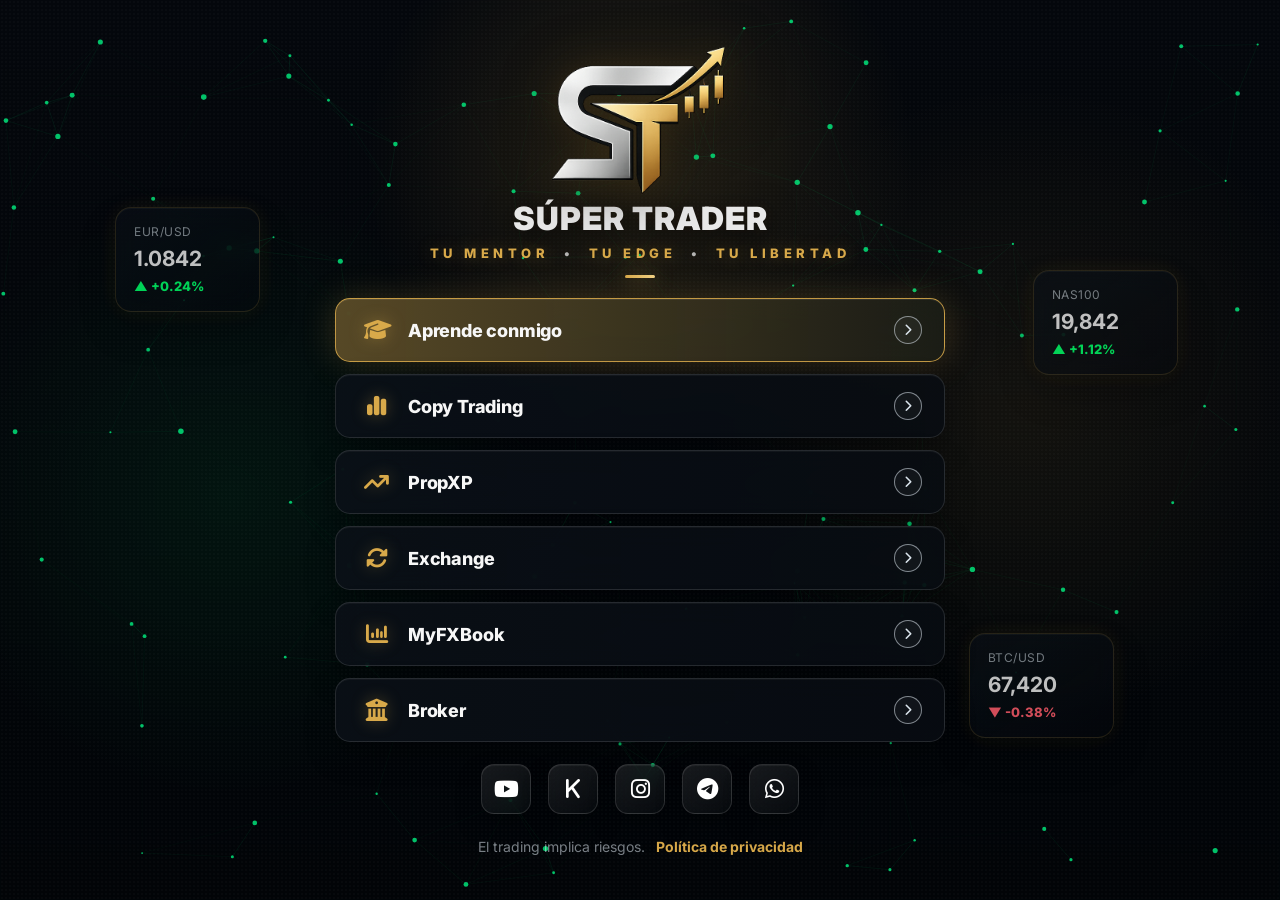
==== index.html @ 3a1bb5ba "Super trader" ====
<!DOCTYPE html>
<html lang="es">
<head>
    <meta charset="UTF-8">
    <meta name="viewport" content="width=device-width, initial-scale=1.0">
    <title>Súper Trader | Trading</title>

    <link rel="stylesheet" href="styles.css">

    <link rel="stylesheet"
          href="https://cdnjs.cloudflare.com/ajax/libs/font-awesome/6.7.2/css/all.min.css">

    <link href="https://fonts.googleapis.com/css2?family=Inter:wght@300;400;500;600;700;800;900&display=swap"
          rel="stylesheet">
</head>
<body>

    <canvas id="particles"></canvas>

    <div class="scan-line"></div>

    <div class="market-card card-eurusd">
        <span>EUR/USD</span>
        <strong>1.0842</strong>
        <small>▲ +0.24%</small>
    </div>

    <div class="market-card card-nas100">
        <span>NAS100</span>
        <strong>19,842</strong>
        <small>▲ +1.12%</small>
    </div>

    <div class="market-card card-btc">
        <span>BTC/USD</span>
        <strong>67,420</strong>
        <small>▼ -0.38%</small>
    </div>

    <div class="background-glow"></div>
    <div class="candles-bg"></div>
    <div class="noise-bg"></div>

    <main class="page">

        <section class="profile-card">

            <div class="brand-logo">
                <img src="supertrader.png" alt="Súper Trader">
            </div>

            <h1>SÚPER TRADER</h1>

            <p class="subtitle">
                TU MENTOR <span>•</span> TU EDGE <span>•</span> TU LIBERTAD
            </p>

            <div class="mini-line"></div>

            <div class="links">

                <a href="#" class="link-btn featured">
                    <div class="link-left">
                        <i class="fa-solid fa-graduation-cap"></i>
                        <span>Aprende conmigo</span>
                    </div>
                    <div class="arrow">
                        <i class="fa-solid fa-chevron-right"></i>
                    </div>
                </a>

                <a href="#" class="link-btn">
                    <div class="link-left">
                        <i class="fa-solid fa-chart-simple"></i>
                        <span>Copy Trading</span>
                    </div>
                    <div class="arrow">
                        <i class="fa-solid fa-chevron-right"></i>
                    </div>
                </a>

                <a href="#" class="link-btn">
                    <div class="link-left">
                        <i class="fa-solid fa-arrow-trend-up"></i>
                        <span>PropXP</span>
                    </div>
                    <div class="arrow">
                        <i class="fa-solid fa-chevron-right"></i>
                    </div>
                </a>

                <a href="#" class="link-btn">
                    <div class="link-left">
                        <i class="fa-solid fa-rotate"></i>
                        <span>Exchange</span>
                    </div>
                    <div class="arrow">
                        <i class="fa-solid fa-chevron-right"></i>
                    </div>
                </a>

                <a href="#" class="link-btn">
                    <div class="link-left">
                        <i class="fa-solid fa-chart-column"></i>
                        <span>MyFXBook</span>
                    </div>
                    <div class="arrow">
                        <i class="fa-solid fa-chevron-right"></i>
                    </div>
                </a>

                <a href="#" class="link-btn">
                    <div class="link-left">
                        <i class="fa-solid fa-building-columns"></i>
                        <span>Broker</span>
                    </div>
                    <div class="arrow">
                        <i class="fa-solid fa-chevron-right"></i>
                    </div>
                </a>

            </div>

            <div class="socials">

                <a href="#" aria-label="YouTube">
                    <i class="fa-brands fa-youtube"></i>
                </a>

                <a href="#" aria-label="Kick">
                    <i class="fa-solid fa-k"></i>
                </a>

                <a href="#" aria-label="Instagram">
                    <i class="fa-brands fa-instagram"></i>
                </a>

                <a href="#" aria-label="Telegram">
                    <i class="fa-brands fa-telegram"></i>
                </a>

                <a href="#" aria-label="WhatsApp">
                    <i class="fa-brands fa-whatsapp"></i>
                </a>

            </div>

            <footer>
                <span>El trading implica riesgos.</span>
                <a href="#">Política de privacidad</a>
            </footer>

        </section>

    </main>

    <script src="app.js"></script>

</body>
</html>
---- styles.css ----
:root{
    --gold:#d8a94a;
    --gold-soft:#f2d287;
    --silver:#e8e8e8;
    --dark:#020508;
    --green:#00ff68;
    --red:#ff5d6c;
}

*{
    margin:0;
    padding:0;
    box-sizing:border-box;
}

body{
    min-height:100vh;
    font-family:'Inter',sans-serif;
    background:var(--dark);
    color:#fff;
    overflow-x:hidden;
}

#particles{
    position:fixed;
    inset:0;
    width:100%;
    height:100%;
    z-index:2;
    pointer-events:none;
}

.background-glow{
    position:fixed;
    inset:0;
    z-index:0;
    background:
        radial-gradient(circle at 50% 18%, rgba(216,169,74,.20), transparent 28%),
        radial-gradient(circle at 18% 55%, rgba(0,255,120,.08), transparent 26%),
        radial-gradient(circle at 80% 45%, rgba(216,169,74,.10), transparent 28%),
        linear-gradient(180deg, #05080d 0%, #020508 100%);
}

.candles-bg{
    position:fixed;
    inset:0;
    z-index:1;
    background:
        linear-gradient(rgba(2,5,8,.62), rgba(2,5,8,.90)),
        url("https://images.unsplash.com/photo-1642104704074-907c0698cbd9?q=80&w=1800&auto=format&fit=crop");
    background-size:cover;
    background-position:center;
    opacity:.30;
    filter:blur(1px) saturate(1.05);
}

.noise-bg{
    position:fixed;
    inset:0;
    z-index:3;
    pointer-events:none;
    opacity:.055;
    background-image:radial-gradient(rgba(255,255,255,.35) 1px, transparent 1px);
    background-size:4px 4px;
}

.page{
    position:relative;
    z-index:10;
    min-height:100vh;
    display:flex;
    align-items:center;
    justify-content:center;
    padding:42px 20px;
}

.profile-card{
    width:100%;
    max-width:610px;
    display:flex;
    flex-direction:column;
    align-items:center;
}

.brand-logo{
    margin-bottom:8px;
    display:flex;
    align-items:center;
    justify-content:center;
}

.brand-logo img{
    width:180px;
    max-width:65vw;

    filter:
        drop-shadow(0 0 18px rgba(216,169,74,.18))
        drop-shadow(0 8px 25px rgba(0,0,0,.55));

    transition:.3s;
}

h1{
    font-size:32px;
    line-height:1.05;
    font-weight:900;
    letter-spacing:1px;
    text-align:center;
    margin-bottom:10px;
    color:var(--silver);
    text-shadow:
        0 8px 30px rgba(0,0,0,.8),
        0 0 18px rgba(216,169,74,.10);
}

.subtitle{
    font-size:13px;
    font-weight:800;
    letter-spacing:4.5px;
    color:var(--gold);
    text-align:center;
    margin-bottom:14px;
    text-shadow:0 0 16px rgba(216,169,74,.35);
}

.subtitle span{
    margin:0 7px;
    color:var(--silver);
    opacity:.75;
}

.mini-line{
    width:30px;
    height:3px;
    border-radius:999px;
    background:linear-gradient(90deg, var(--gold), var(--gold-soft));
    box-shadow:0 0 20px rgba(216,169,74,.70);
    margin-bottom:20px;
}

.links{
    width:100%;
    display:flex;
    flex-direction:column;
    gap:12px;
}

.link-btn{
    width:100%;
    min-height:64px;
    padding:0 22px 0 28px;
    border-radius:15px;
    text-decoration:none;
    color:#f7f7f7;
    display:flex;
    align-items:center;
    justify-content:space-between;
    background:
        linear-gradient(90deg, rgba(10,16,23,.92), rgba(8,12,18,.86));
    border:1px solid rgba(255,255,255,.12);
    box-shadow:
        inset 0 1px 0 rgba(255,255,255,.04),
        0 14px 30px rgba(0,0,0,.28);
    backdrop-filter:blur(14px);
    transition:.25s ease;
}

.link-btn:hover{
    transform:translateY(-3px) scale(1.01);
    border-color:rgba(216,169,74,.72);
    box-shadow:
        0 0 0 1px rgba(216,169,74,.12),
        0 0 32px rgba(216,169,74,.16),
        0 18px 34px rgba(0,0,0,.35);
}

.link-btn.featured{
    background:
        linear-gradient(90deg, rgba(216,169,74,.38), rgba(216,169,74,.09)),
        rgba(8,15,18,.92);
    border-color:rgba(216,169,74,.88);
    box-shadow:
        inset 0 1px 0 rgba(255,255,255,.08),
        0 0 34px rgba(216,169,74,.22);
}

.link-left{
    display:flex;
    align-items:center;
    gap:19px;
}

.link-left i{
    width:25px;
    color:var(--gold);
    font-size:22px;
    text-align:center;
    filter:drop-shadow(0 0 8px rgba(216,169,74,.35));
}

.link-left span{
    font-size:18px;
    font-weight:800;
    letter-spacing:-.2px;
}

.arrow{
    width:28px;
    height:28px;
    border-radius:50%;
    display:flex;
    align-items:center;
    justify-content:center;
    color:#dce6ee;
    border:1px solid rgba(220,230,238,.55);
    background:rgba(255,255,255,.04);
    transition:.25s ease;
}

.arrow i{
    font-size:12px;
}

.link-btn:hover .arrow{
    transform:translateX(4px);
    border-color:var(--gold);
    color:var(--gold-soft);
    box-shadow:0 0 15px rgba(216,169,74,.22);
}

.socials{
    display:flex;
    justify-content:center;
    gap:17px;
    margin-top:22px;
}

.socials a{
    width:50px;
    height:50px;
    border-radius:13px;
    display:flex;
    align-items:center;
    justify-content:center;
    text-decoration:none;
    color:#fff;
    background:linear-gradient(145deg, rgba(255,255,255,.09), rgba(255,255,255,.025));
    border:1px solid rgba(255,255,255,.13);
    box-shadow:
        inset 0 1px 0 rgba(255,255,255,.05),
        0 12px 26px rgba(0,0,0,.26);
    backdrop-filter:blur(10px);
    transition:.25s ease;
}

.socials a:hover{
    transform:translateY(-4px);
    color:var(--gold-soft);
    border-color:rgba(216,169,74,.70);
    box-shadow:0 0 24px rgba(216,169,74,.18);
}

.socials i{
    font-size:22px;
}

footer{
    margin-top:24px;
    display:flex;
    justify-content:center;
    align-items:center;
    gap:11px;
    flex-wrap:wrap;
    color:rgba(220,230,238,.55);
    font-size:14px;
}

footer a{
    color:var(--gold);
    text-decoration:none;
    font-weight:700;
}

footer a:hover{
    text-decoration:underline;
}

.clicked{
    transform:scale(.97) !important;
}

/* SCAN LINE */

.scan-line{
    position:fixed;
    left:0;
    top:-150px;
    width:100%;
    height:2px;
    background:linear-gradient(
        90deg,
        transparent,
        rgba(216,169,74,.28),
        transparent
    );
    z-index:4;
    pointer-events:none;
    box-shadow:0 0 22px rgba(216,169,74,.24);
    animation:scanMove 8s linear infinite;
}

@keyframes scanMove{
    0%{
        transform:translateY(-150px);
        opacity:0;
    }

    10%{
        opacity:.42;
    }

    90%{
        opacity:.42;
    }

    100%{
        transform:translateY(calc(100vh + 150px));
        opacity:0;
    }
}

/* MINI CARDS MERCADO */

.market-card{
    position:fixed;
    z-index:6;
    min-width:145px;
    padding:16px 18px;
    border-radius:16px;
    background:linear-gradient(145deg, rgba(12,18,26,.72), rgba(5,9,14,.54));
    border:1px solid rgba(216,169,74,.18);
    box-shadow:
        inset 0 1px 0 rgba(255,255,255,.04),
        0 18px 40px rgba(0,0,0,.28),
        0 0 25px rgba(216,169,74,.10);
    backdrop-filter:blur(12px);
    pointer-events:none;
    opacity:.82;
    animation:floatCard 6s ease-in-out infinite;
}

.market-card span{
    display:block;
    font-size:12px;
    color:rgba(220,230,238,.62);
    letter-spacing:.5px;
    margin-bottom:7px;
}

.market-card strong{
    display:block;
    font-size:21px;
    color:var(--silver);
    margin-bottom:4px;
}

.market-card small{
    color:var(--green);
    font-size:13px;
    font-weight:800;
}

.card-btc small{
    color:var(--red);
}

.card-eurusd{
    left:9%;
    top:23%;
}

.card-nas100{
    right:8%;
    top:30%;
    animation-delay:1.2s;
}

.card-btc{
    right:13%;
    bottom:18%;
    animation-delay:2.1s;
}

@keyframes floatCard{
    0%,100%{
        transform:translateY(0);
    }

    50%{
        transform:translateY(-12px);
    }
}

/* RESPONSIVE */

@media(max-width:768px){
    .page{
        align-items:flex-start;
        padding:32px 18px;
    }

    .profile-card{
        max-width:100%;
    }

    .brand-logo img{
        width:210px;
    }

    h1{
        font-size:32px;
    }

    .subtitle{
        font-size:10px;
        letter-spacing:2.4px;
        line-height:1.7;
    }

    .subtitle span{
        margin:0 4px;
    }

    .link-btn{
        min-height:66px;
        padding:0 18px 0 22px;
        border-radius:18px;
    }

    .link-left span{
        font-size:18px;
    }

    .socials{
        gap:12px;
    }

    .socials a{
        width:47px;
        height:47px;
    }

    .market-card{
        display:none;
    }
}
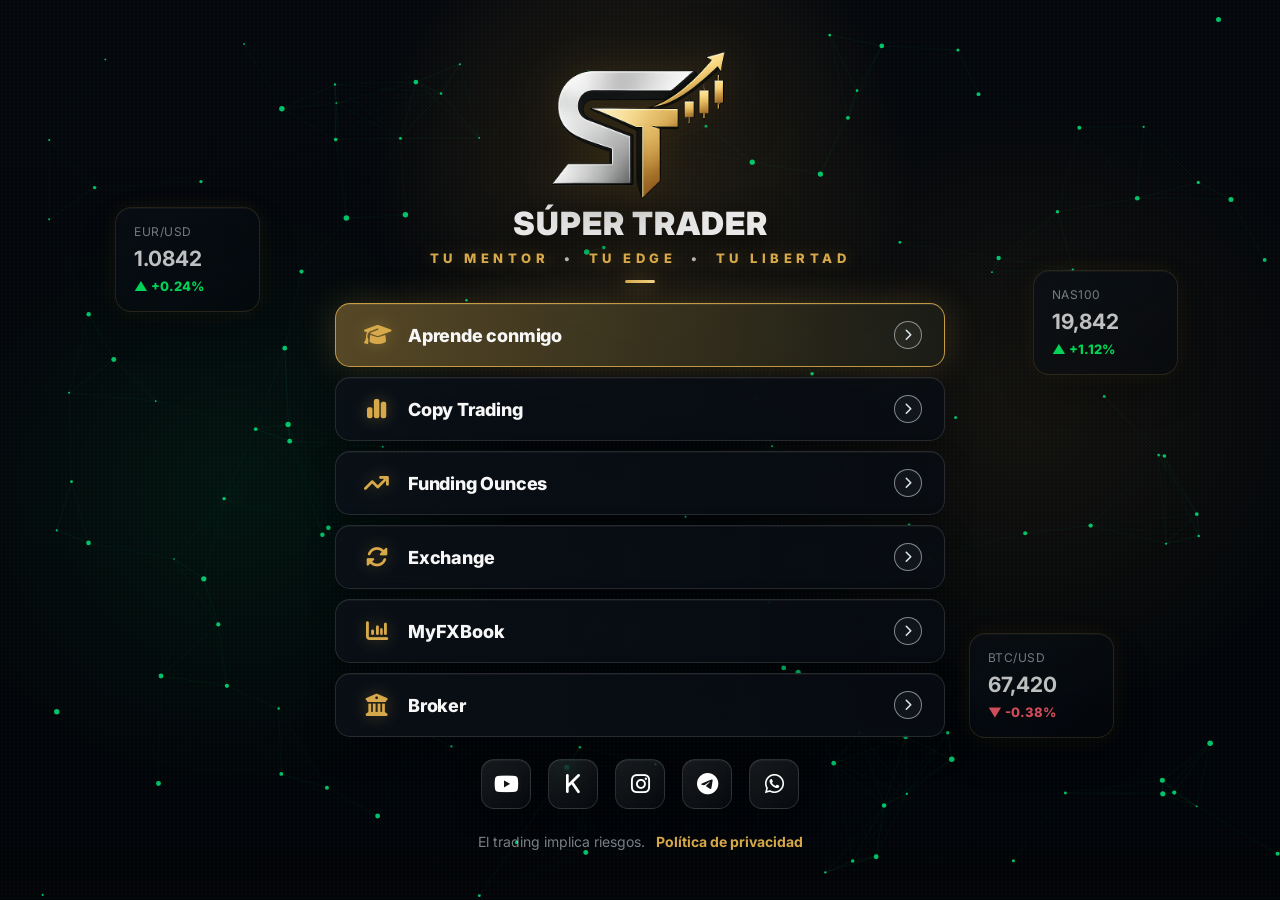
==== commit b918d050: "Update index.html" ====
--- a/index.html
+++ b/index.html
@@ -82,7 +82,7 @@
                 <a href="#" class="link-btn">
                     <div class="link-left">
                         <i class="fa-solid fa-arrow-trend-up"></i>
-                        <span>PropXP</span>
+                        <span>Funding Ounces</span>
                     </div>
                     <div class="arrow">
                         <i class="fa-solid fa-chevron-right"></i>
--- a/styles.css
+++ b/styles.css
@@ -142,7 +142,7 @@
     width:100%;
     display:flex;
     flex-direction:column;
-    gap:12px;
+    gap:10px;
 }
 
 .link-btn{
@@ -414,7 +414,7 @@
     }
 
     .brand-logo img{
-        width:210px;
+        width:160px;
     }
 
     h1{
@@ -422,9 +422,9 @@
     }
 
     .subtitle{
-        font-size:10px;
-        letter-spacing:2.4px;
-        line-height:1.7;
+        font-size:9px;
+        letter-spacing:1.7px;
+        line-height:1.6;
     }
 
     .subtitle span{
@@ -432,13 +432,13 @@
     }
 
     .link-btn{
-        min-height:66px;
+        min-height:58px;
         padding:0 18px 0 22px;
         border-radius:18px;
     }
 
     .link-left span{
-        font-size:18px;
+        font-size:16px;
     }
 
     .socials{
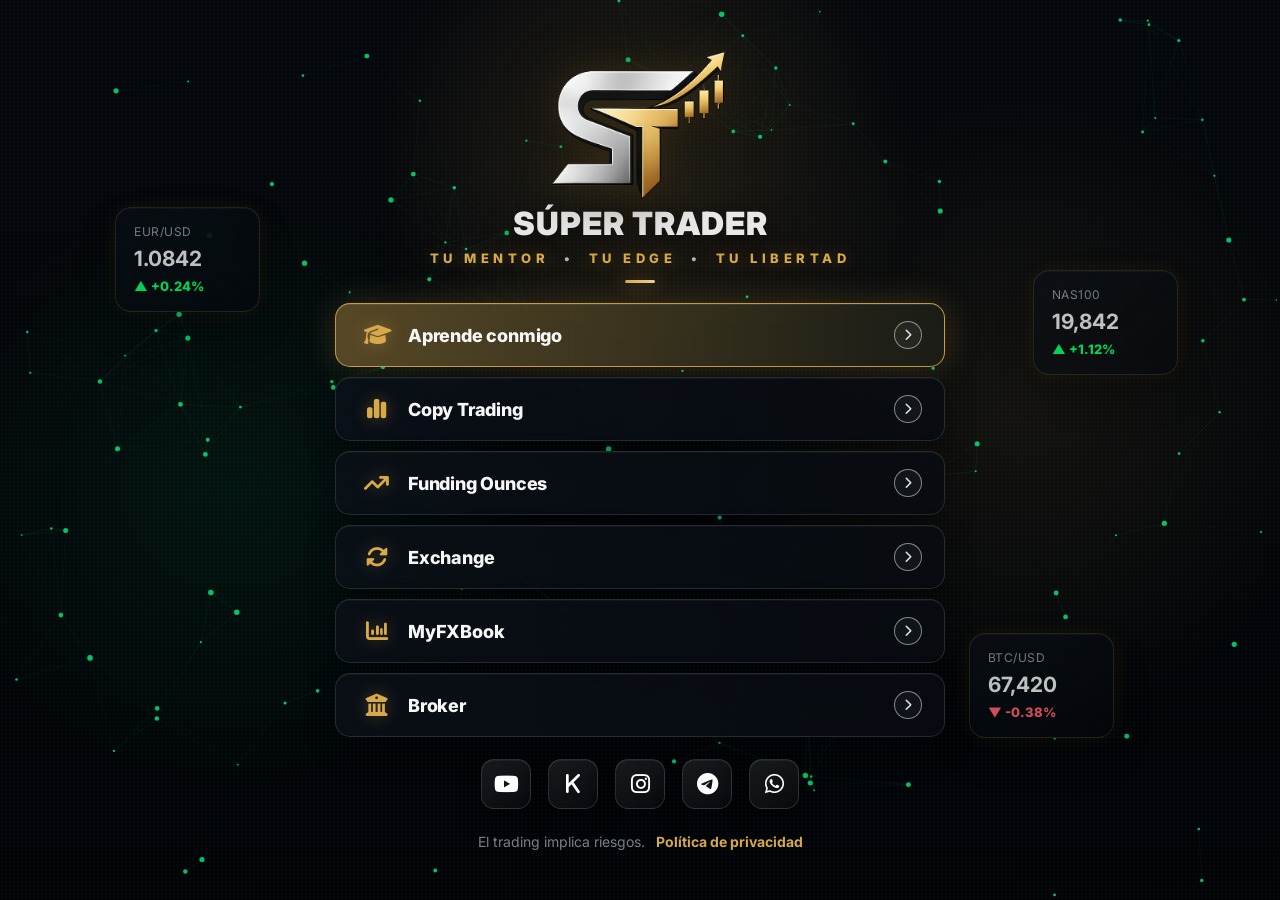
==== commit 67ffbeb1: "web" ====
--- a/index.html
+++ b/index.html
@@ -59,7 +59,7 @@
 
             <div class="links">
 
-                <a href="#" class="link-btn featured">
+                <a href="web.html" class="link-btn featured">
                     <div class="link-left">
                         <i class="fa-solid fa-graduation-cap"></i>
                         <span>Aprende conmigo</span>
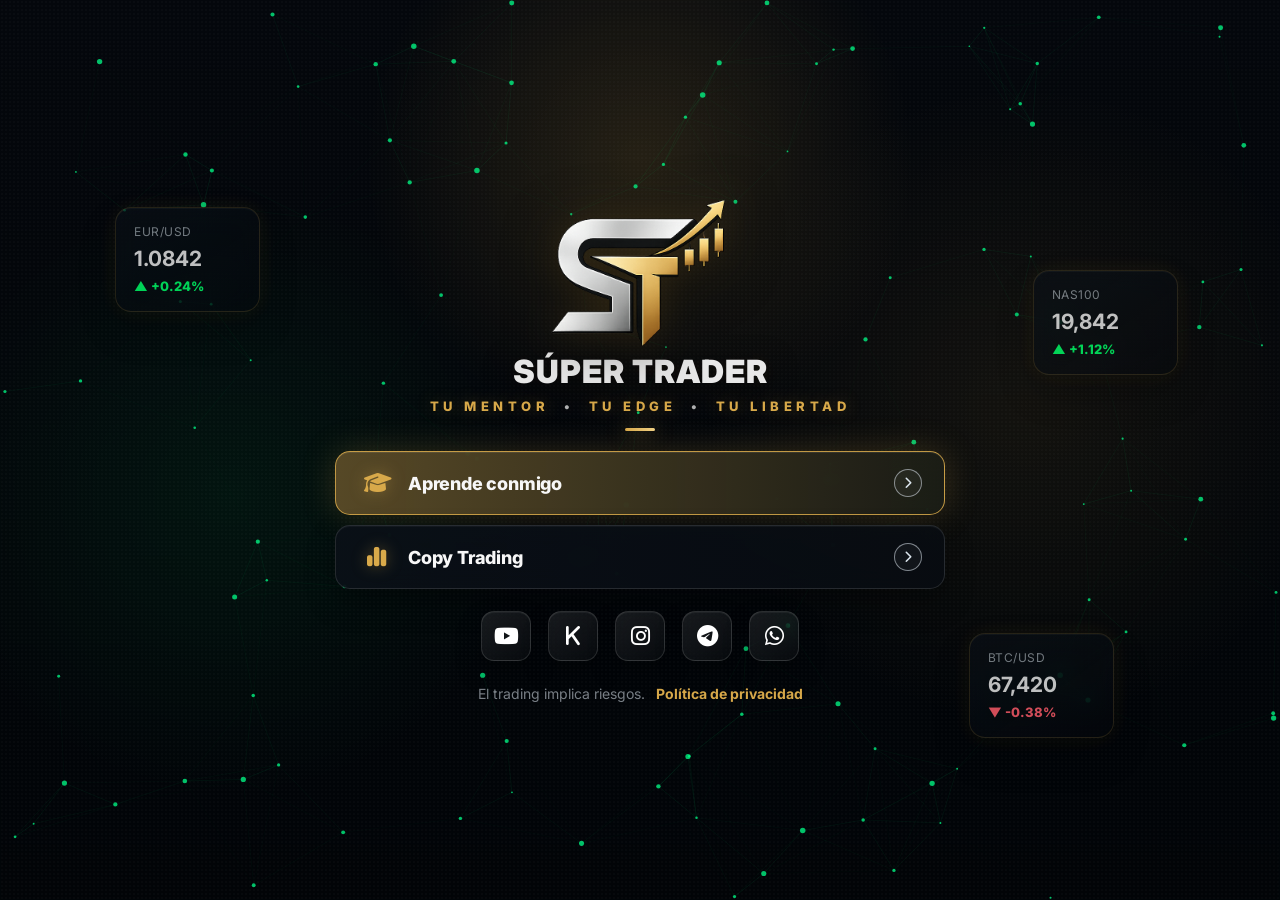
==== commit a29c3c42: "." ====
--- a/index.html
+++ b/index.html
@@ -69,7 +69,7 @@
                     </div>
                 </a>
 
-                <a href="#" class="link-btn">
+                <button type="button" class="link-btn" id="btnCopyTrading">
                     <div class="link-left">
                         <i class="fa-solid fa-chart-simple"></i>
                         <span>Copy Trading</span>
@@ -77,47 +77,7 @@
                     <div class="arrow">
                         <i class="fa-solid fa-chevron-right"></i>
                     </div>
-                </a>
-
-                <a href="#" class="link-btn">
-                    <div class="link-left">
-                        <i class="fa-solid fa-arrow-trend-up"></i>
-                        <span>Funding Ounces</span>
-                    </div>
-                    <div class="arrow">
-                        <i class="fa-solid fa-chevron-right"></i>
-                    </div>
-                </a>
-
-                <a href="#" class="link-btn">
-                    <div class="link-left">
-                        <i class="fa-solid fa-rotate"></i>
-                        <span>Exchange</span>
-                    </div>
-                    <div class="arrow">
-                        <i class="fa-solid fa-chevron-right"></i>
-                    </div>
-                </a>
-
-                <a href="#" class="link-btn">
-                    <div class="link-left">
-                        <i class="fa-solid fa-chart-column"></i>
-                        <span>MyFXBook</span>
-                    </div>
-                    <div class="arrow">
-                        <i class="fa-solid fa-chevron-right"></i>
-                    </div>
-                </a>
-
-                <a href="#" class="link-btn">
-                    <div class="link-left">
-                        <i class="fa-solid fa-building-columns"></i>
-                        <span>Broker</span>
-                    </div>
-                    <div class="arrow">
-                        <i class="fa-solid fa-chevron-right"></i>
-                    </div>
-                </a>
+                </button>
 
             </div>
 
@@ -154,6 +114,23 @@
 
     </main>
 
+    <!-- MODAL COPY TRADING -->
+    <div class="modal-copy" id="modalCopy">
+        <div class="modal-copy-backdrop" id="modalCopyBackdrop"></div>
+
+        <div class="modal-copy-card">
+
+            <button type="button" class="modal-copy-close" id="cerrarModalCopy">
+                <i class="fa-solid fa-xmark"></i>
+            </button>
+
+            <div id="copyTradingContent" class="copytrading-content">
+                <!-- Acá se cargará copytrading.html -->
+            </div>
+
+        </div>
+    </div>
+
     <script src="app.js"></script>
 
 </body>
--- a/styles.css
+++ b/styles.css
@@ -19,6 +19,10 @@
     background:var(--dark);
     color:#fff;
     overflow-x:hidden;
+}
+
+button{
+    font-family:inherit;
 }
 
 #particles{
@@ -92,11 +96,9 @@
 .brand-logo img{
     width:180px;
     max-width:65vw;
-
     filter:
         drop-shadow(0 0 18px rgba(216,169,74,.18))
         drop-shadow(0 8px 25px rgba(0,0,0,.55));
-
     transition:.3s;
 }
 
@@ -163,6 +165,7 @@
         0 14px 30px rgba(0,0,0,.28);
     backdrop-filter:blur(14px);
     transition:.25s ease;
+    cursor:pointer;
 }
 
 .link-btn:hover{
@@ -401,6 +404,122 @@
     }
 }
 
+/* MODAL COPY TRADING */
+
+.modal-copy{
+    position:fixed;
+    inset:0;
+    display:none;
+    justify-content:center;
+    align-items:center;
+    z-index:9999;
+    padding:20px;
+}
+
+.modal-copy.active{
+    display:flex;
+}
+
+.modal-copy-backdrop{
+    position:absolute;
+    inset:0;
+    background:rgba(0,0,0,.78);
+    backdrop-filter:blur(14px);
+}
+
+.modal-copy-card{
+    position:relative;
+    z-index:2;
+    width:min(920px,100%);
+    max-height:90vh;
+    overflow-y:auto;
+    border-radius:28px;
+    padding:40px;
+    background:
+        radial-gradient(circle at 20% 0%, rgba(216,169,74,.16), transparent 34%),
+        linear-gradient(145deg, rgba(255,255,255,.055), transparent),
+        rgba(5,9,14,.96);
+    border:1px solid rgba(216,169,74,.22);
+    box-shadow:
+        0 40px 110px rgba(0,0,0,.66),
+        inset 0 1px 0 rgba(255,255,255,.05);
+    animation:modalCopyIn .25s ease;
+}
+
+.modal-copy-card::-webkit-scrollbar{
+    width:0;
+}
+
+.modal-copy-close{
+    position:absolute;
+    top:18px;
+    right:18px;
+    width:42px;
+    height:42px;
+    border-radius:50%;
+    border:1px solid rgba(255,255,255,.12);
+    background:rgba(255,255,255,.055);
+    color:#fff;
+    display:flex;
+    align-items:center;
+    justify-content:center;
+    cursor:pointer;
+    transition:.25s ease;
+    z-index:5;
+}
+
+.modal-copy-close:hover{
+    color:var(--gold-soft);
+    border-color:rgba(216,169,74,.55);
+    background:rgba(216,169,74,.10);
+    transform:rotate(90deg);
+}
+
+.modal-copy-close i{
+    font-size:20px;
+}
+
+.copytrading-content{
+    width:100%;
+}
+
+.copy-loading,
+.copy-error{
+    min-height:260px;
+    display:flex;
+    align-items:center;
+    justify-content:center;
+    text-align:center;
+    color:rgba(255,255,255,.65);
+}
+
+.copy-error{
+    flex-direction:column;
+    gap:12px;
+}
+
+.copy-error h2{
+    font-size:26px;
+    color:var(--gold-soft);
+}
+
+.copy-error p{
+    max-width:460px;
+    line-height:1.6;
+}
+
+@keyframes modalCopyIn{
+    from{
+        opacity:0;
+        transform:translateY(20px) scale(.98);
+    }
+
+    to{
+        opacity:1;
+        transform:translateY(0) scale(1);
+    }
+}
+
 /* RESPONSIVE */
 
 @media(max-width:768px){
@@ -453,4 +572,22 @@
     .market-card{
         display:none;
     }
+
+    .modal-copy{
+        padding:10px;
+        align-items:flex-start;
+    }
+
+    .modal-copy-card{
+        width:100%;
+        max-height:calc(100vh - 20px);
+        padding:30px 18px;
+        border-radius:24px;
+        margin-top:10px;
+    }
+
+    .modal-copy-close{
+        top:12px;
+        right:12px;
+    }
 }
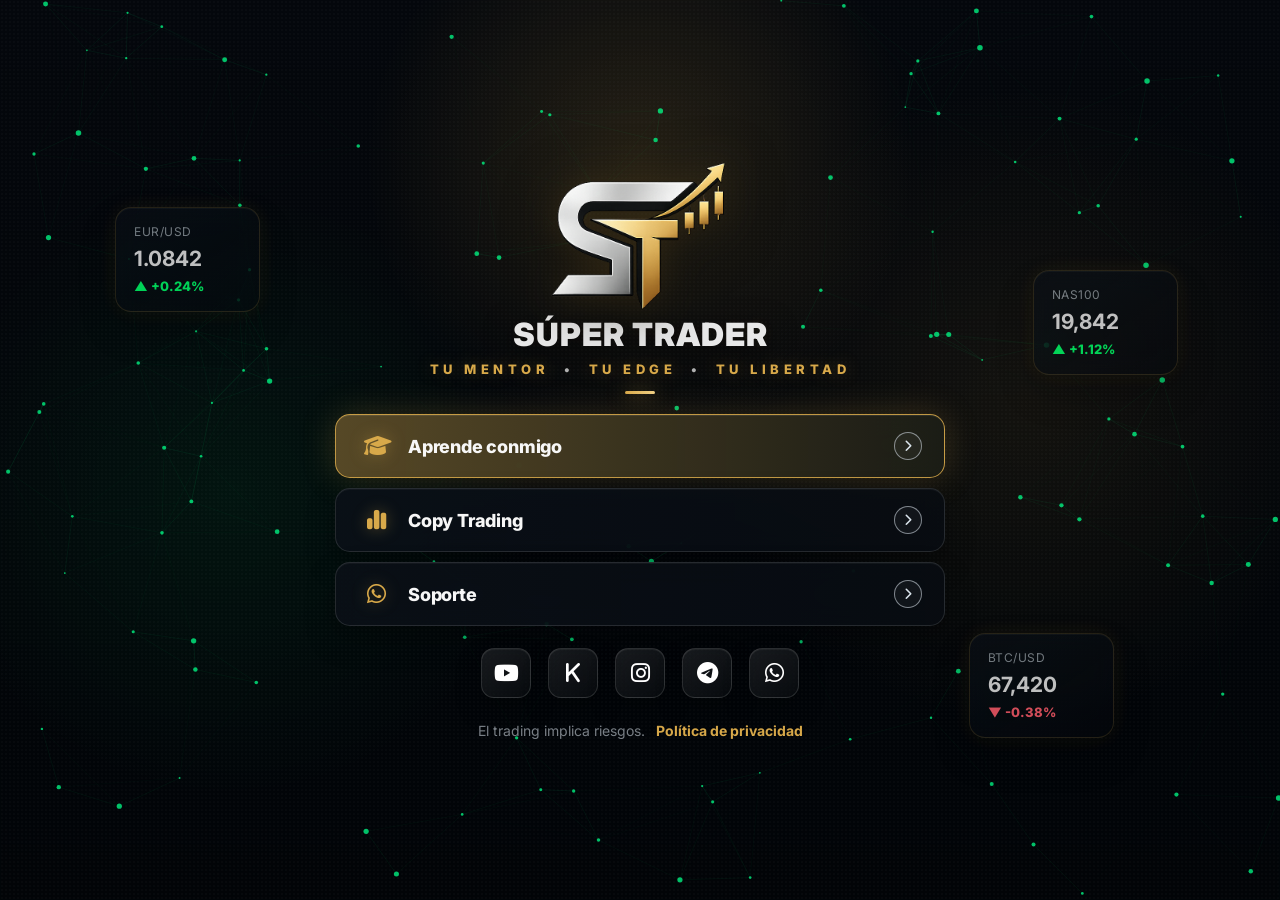
==== commit 69e7ee1e: "a" ====
--- a/index.html
+++ b/index.html
@@ -79,6 +79,16 @@
                     </div>
                 </button>
 
+                <button type="button" class="link-btn" id="btnSoporte">
+                    <div class="link-left">
+                        <i class="fa-brands fa-whatsapp"></i>
+                        <span>Soporte</span>
+                    </div>
+                    <div class="arrow">
+                        <i class="fa-solid fa-chevron-right"></i>
+                    </div>
+                </button>
+
             </div>
 
             <div class="socials">
@@ -131,6 +141,11 @@
         </div>
     </div>
 
+    <!-- AVISO SOPORTE -->
+    <div class="toast-soporte" id="toastSoporte">
+        Próximamente habilitaremos el soporte.
+    </div>
+
     <script src="app.js"></script>
 
 </body>
--- a/styles.css
+++ b/styles.css
@@ -590,4 +590,28 @@
         top:12px;
         right:12px;
     }
+}
+
+.toast-soporte{
+    position:fixed;
+    left:50%;
+    bottom:34px;
+    transform:translateX(-50%) translateY(20px);
+    z-index:10000;
+    padding:14px 22px;
+    border-radius:999px;
+    background:rgba(5,9,14,.96);
+    border:1px solid rgba(216,169,74,.65);
+    color:var(--gold-soft);
+    font-size:14px;
+    font-weight:800;
+    box-shadow:0 18px 45px rgba(0,0,0,.45), 0 0 24px rgba(216,169,74,.18);
+    opacity:0;
+    pointer-events:none;
+    transition:.25s ease;
+}
+
+.toast-soporte.active{
+    opacity:1;
+    transform:translateX(-50%) translateY(0);
 }
